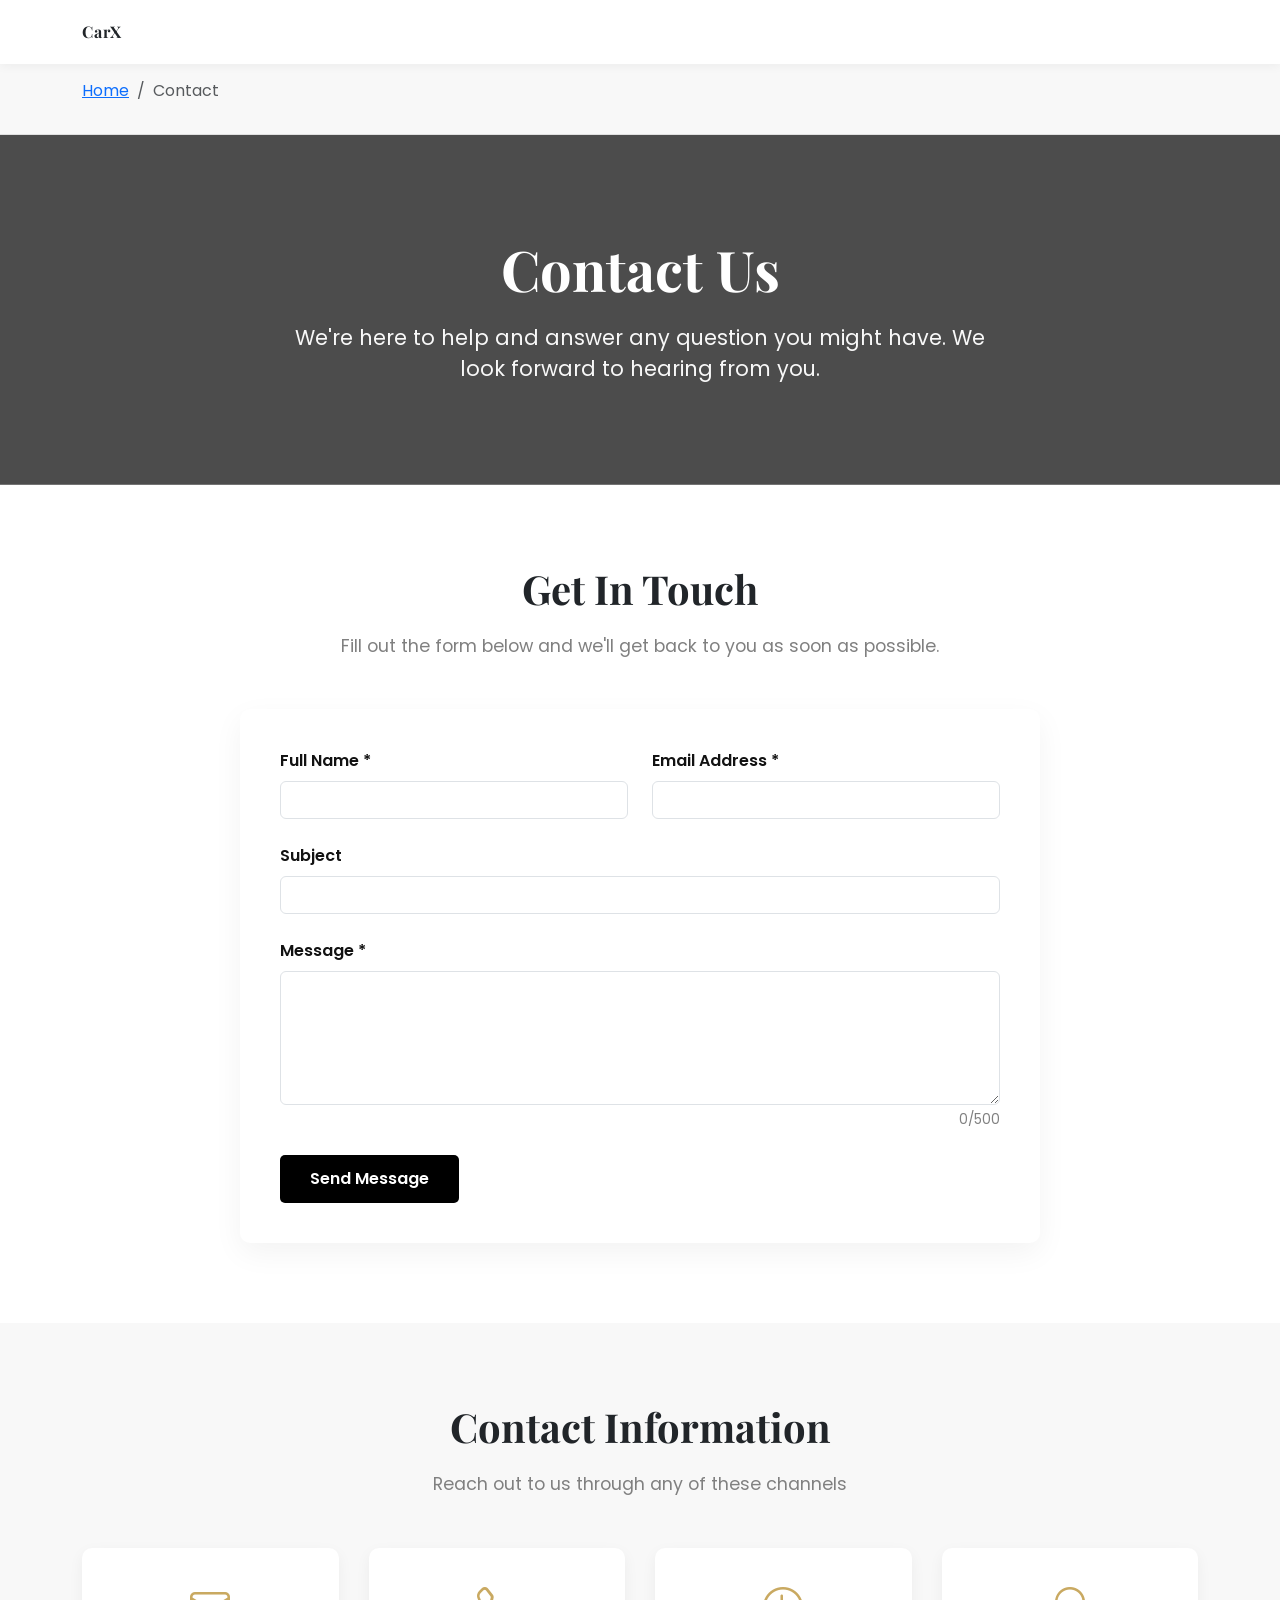
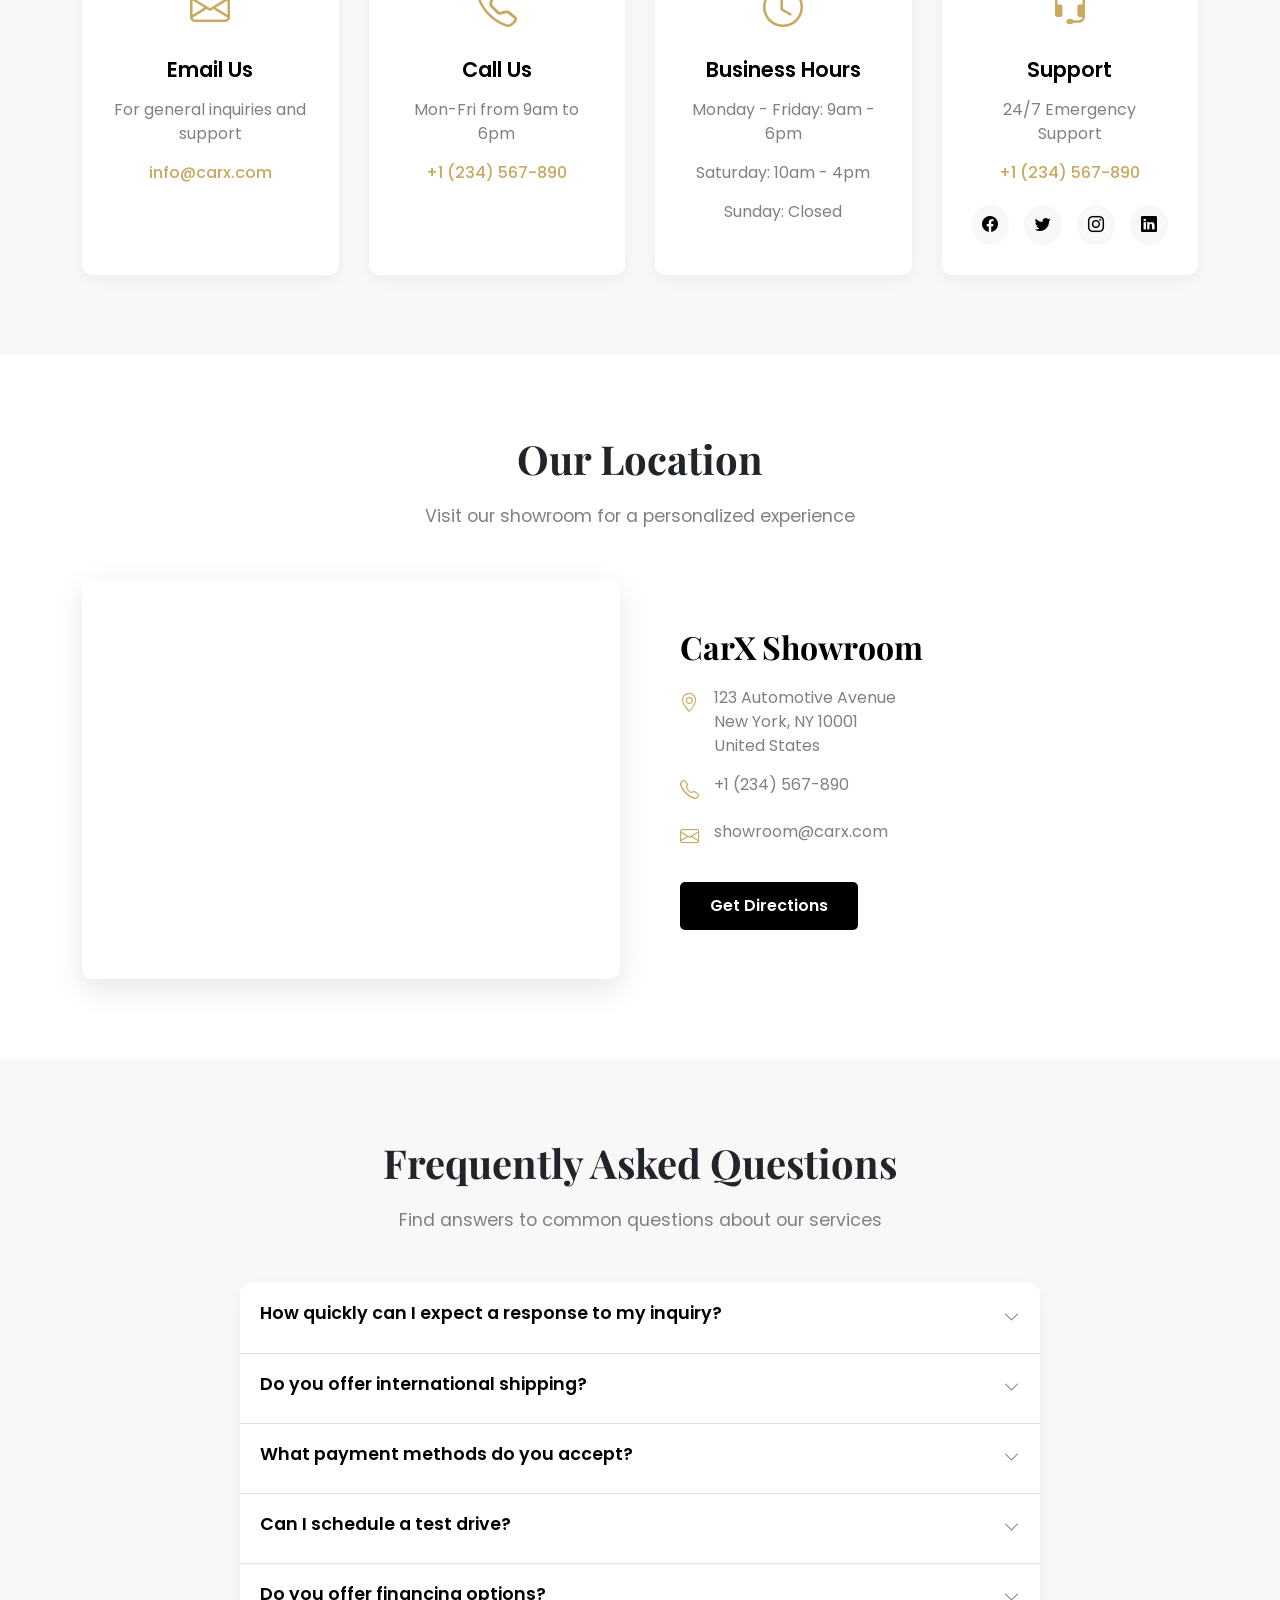
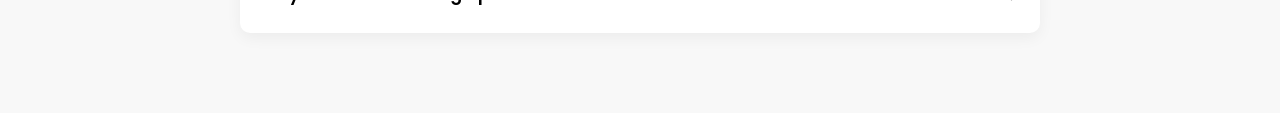
==== contact.html @ 5ecc1556 "Initial commit mini Pro" ====
<!DOCTYPE html>
<html lang="en">
<head>
    <meta charset="UTF-8">
    <meta name="viewport" content="width=device-width, initial-scale=1.0">
    <title>Contact - CarX Premium Automotive</title>

    <link rel="stylesheet" href="styles/contact.css">
    
    <!-- Bootstrap CSS -->
    <link href="https://cdn.jsdelivr.net/npm/bootstrap@5.3.2/dist/css/bootstrap.min.css" rel="stylesheet">
    
    <!-- Bootstrap Icons -->
    <link href="https://cdn.jsdelivr.net/npm/bootstrap-icons/font/bootstrap-icons.css" rel="stylesheet">
    
    <!-- Google Fonts -->
    <link href="https://fonts.googleapis.com/css2?family=Poppins:wght@300;400;500;600;700&family=Playfair+Display:wght@400;500;600;700&display=swap" rel="stylesheet">
    
    <!-- Custom CSS -->
    <style>
          /* if needed */
    </style>
</head>
<body>
    <!-- Header -->
    <header class="contact-header">
        <div class="container">
            <div class="d-flex justify-content-between align-items-center">
                <a href="index.html" class="navbar-brand">CarX</a>
            </div>
        </div>
    </header>

    <!-- Breadcrumb -->
    <div class="breadcrumb-container">
        <div class="container">
            <nav aria-label="breadcrumb">
                <ol class="breadcrumb">
                    <li class="breadcrumb-item"><a href="index.html">Home</a></li>
                    <li class="breadcrumb-item active" aria-current="page">Contact</li>
                </ol>
            </nav>
        </div>
    </div>

    <!-- Hero Section -->
    <section class="hero-section">
        <div class="container">
            <h1 class="hero-title">Contact Us</h1>
            <p class="hero-subtitle">We're here to help and answer any question you might have. We look forward to hearing from you.</p>
        </div>
    </section>

    <!-- Contact Form Section -->
    <section class="contact-form-section">
        <div class="container">
            <h2 class="section-title">Get In Touch</h2>
            <p class="section-subtitle">Fill out the form below and we'll get back to you as soon as possible.</p>
            
            <div class="contact-form-container">
                <div class="success-message" id="successMessage">
                    <i class="bi bi-check-circle"></i> Thank you for your message! We'll get back to you soon.
                </div>
                
                <form id="contactForm">
                    <div class="row">
                        <div class="col-md-6">
                            <div class="form-group">
                                <label for="fullName" class="form-label">Full Name *</label>
                                <input type="text" class="form-control" id="fullName" required>
                                <div class="error-message">Please enter your full name</div>
                            </div>
                        </div>
                        <div class="col-md-6">
                            <div class="form-group">
                                <label for="email" class="form-label">Email Address *</label>
                                <input type="email" class="form-control" id="email" required>
                                <div class="error-message">Please enter a valid email address</div>
                            </div>
                        </div>
                    </div>
                    
                    <div class="form-group">
                        <label for="subject" class="form-label">Subject</label>
                        <input type="text" class="form-control" id="subject">
                    </div>
                    
                    <div class="form-group">
                        <label for="message" class="form-label">Message *</label>
                        <textarea class="form-control" id="message" rows="5" required maxlength="500"></textarea>
                        <div class="char-counter" id="charCounter">0/500</div>
                        <div class="error-message">Please enter your message</div>
                    </div>
                    
                    <button type="submit" class="btn-submit">Send Message</button>
                </form>
            </div>
        </div>
    </section>

    <!-- Contact Information Section -->
    <section class="contact-info-section">
        <div class="container">
            <h2 class="section-title">Contact Information</h2>
            <p class="section-subtitle">Reach out to us through any of these channels</p>
            
            <div class="info-cards">
                <div class="info-card">
                    <div class="info-icon">
                        <i class="bi bi-envelope"></i>
                    </div>
                    <h3 class="info-title">Email Us</h3>
                    <p class="info-text">For general inquiries and support</p>
                    <a href="mailto:info@carx.com" class="info-link">info@carx.com</a>
                </div>
                
                <div class="info-card">
                    <div class="info-icon">
                        <i class="bi bi-telephone"></i>
                    </div>
                    <h3 class="info-title">Call Us</h3>
                    <p class="info-text">Mon-Fri from 9am to 6pm</p>
                    <a href="tel:+1234567890" class="info-link">+1 (234) 567-890</a>
                </div>
                
                <div class="info-card">
                    <div class="info-icon">
                        <i class="bi bi-clock"></i>
                    </div>
                    <h3 class="info-title">Business Hours</h3>
                    <p class="info-text">Monday - Friday: 9am - 6pm</p>
                    <p class="info-text">Saturday: 10am - 4pm</p>
                    <p class="info-text">Sunday: Closed</p>
                </div>
                
                <div class="info-card">
                    <div class="info-icon">
                        <i class="bi bi-headset"></i>
                    </div>
                    <h3 class="info-title">Support</h3>
                    <p class="info-text">24/7 Emergency Support</p>
                    <a href="tel:+1234567890" class="info-link">+1 (234) 567-890</a>
                    
                    <div class="social-links">
                        <a href="#" class="social-link"><i class="bi bi-facebook"></i></a>
                        <a href="#" class="social-link"><i class="bi bi-twitter"></i></a>
                        <a href="#" class="social-link"><i class="bi bi-instagram"></i></a>
                        <a href="#" class="social-link"><i class="bi bi-linkedin"></i></a>
                    </div>
                </div>
            </div>
        </div>
    </section>

    <!-- Location Section -->
    <section class="location-section">
        <div class="container">
            <h2 class="section-title">Our Location</h2>
            <p class="section-subtitle">Visit our showroom for a personalized experience</p>
            
            <div class="location-container">
                <div class="map-container">
                    <iframe src="https://www.google.com/maps/embed?pb=!1m18!1m12!1m3!1d3024.1234567890123!2d-74.0059413!3d40.7127837!2m3!1f0!2f0!3f0!3m2!1i1024!2i768!4f13.1!3m3!1m2!1s0x0%3A0x0!2zNDDCsDQyJzQ2LjAiTiA3NMKwMDAnMjEuNCJX!5e0!3m2!1sen!2sus!4v1234567890123!5m2!1sen!2sus" allowfullscreen="" loading="lazy" referrerpolicy="no-referrer-when-downgrade"></iframe>
                </div>
                
                <div class="location-info">
                    <h3 class="location-title">CarX Showroom</h3>
                    
                    <div class="location-details">
                        <div class="location-detail">
                            <i class="bi bi-geo-alt location-icon"></i>
                            <div class="location-text">
                                123 Automotive Avenue<br>
                                New York, NY 10001<br>
                                United States
                            </div>
                        </div>
                        
                        <div class="location-detail">
                            <i class="bi bi-telephone location-icon"></i>
                            <div class="location-text">
                                +1 (234) 567-890
                            </div>
                        </div>
                        
                        <div class="location-detail">
                            <i class="bi bi-envelope location-icon"></i>
                            <div class="location-text">
                                showroom@carx.com
                            </div>
                        </div>
                    </div>
                    
                    <a href="https://maps.google.com/?q=123+Automotive+Avenue,+New+York,+NY+10001" target="_blank" class="btn-directions">
                        <i class="bi bi-directions"></i> Get Directions
                    </a>
                </div>
            </div>
        </div>
    </section>

    <!-- FAQ Section -->
    <section class="faq-section">
        <div class="container">
            <h2 class="section-title">Frequently Asked Questions</h2>
            <p class="section-subtitle">Find answers to common questions about our services</p>
            
            <div class="faq-container">
                <div class="faq-accordion">
                    <div class="faq-item">
                        <div class="faq-header">
                            <h3 class="faq-question">How quickly can I expect a response to my inquiry?</h3>
                            <i class="bi bi-chevron-down faq-toggle"></i>
                        </div>
                        <div class="faq-content">
                            <div class="faq-body">
                                We typically respond to all inquiries within 24 business hours. For urgent matters, please call our support line at +1 (234) 567-890 for immediate assistance.
                            </div>
                        </div>
                    </div>
                    
                    <div class="faq-item">
                        <div class="faq-header">
                            <h3 class="faq-question">Do you offer international shipping?</h3>
                            <i class="bi bi-chevron-down faq-toggle"></i>
                        </div>
                        <div class="faq-content">
                            <div class="faq-body">
                                Yes, we offer international shipping to most countries. Shipping costs and delivery times vary depending on the destination. Please contact us with your specific location for detailed information.
                            </div>
                        </div>
                    </div>
                    
                    <div class="faq-item">
                        <div class="faq-header">
                            <h3 class="faq-question">What payment methods do you accept?</h3>
                            <i class="bi bi-chevron-down faq-toggle"></i>
                        </div>
                        <div class="faq-content">
                            <div class="faq-body">
                                We accept all major credit cards (Visa, MasterCard, American Express), PayPal, and bank transfers. All transactions are secure and encrypted for your protection.
                            </div>
                        </div>
                    </div>
                    
                    <div class="faq-item">
                        <div class="faq-header">
                            <h3 class="faq-question">Can I schedule a test drive?</h3>
                            <i class="bi bi-chevron-down faq-toggle"></i>
                        </div>
                        <div class="faq-content">
                            <div class="faq-body">
                                Absolutely! You can schedule a test drive by calling us at +1 (234) 567-890 or by filling out the contact form above. Please specify which vehicle you're interested in and your preferred date and time.
                            </div>
                        </div>
                    </div>
                    
                    <div class="faq-item">
                        <div class="faq-header">
                            <h3 class="faq-question">Do you offer financing options?</h3>
                            <i class="bi bi-chevron-down faq-toggle"></i>
                        </div>
                        <div class="faq-content">
                            <div class="faq-body">
                                Yes, we offer a variety of financing options through our trusted partners. Our finance team can help you find a plan that fits your budget. Contact us to discuss your specific needs and eligibility.
                            </div>
                        </div>
                    </div>
                </div>
            </div>
        </div>
    </section>

    <!-- Back to Top Button -->
    <div class="back-to-top" id="backToTop">
        <i class="bi bi-arrow-up"></i>
    </div>

    <!-- Toast Notification -->
    <div class="toast" id="toast">
        <i class="bi bi-check-circle"></i>
        <span id="toastMessage">Message sent successfully</span>
    </div>

    <!-- Bootstrap JS -->
    <script src="https://cdn.jsdelivr.net/npm/bootstrap@5.3.2/dist/js/bootstrap.bundle.min.js"></script>
    
    <!-- Custom JavaScript -->
    <script>
        // DOM elements
        const contactForm = document.getElementById('contactForm');
        const fullNameInput = document.getElementById('fullName');
        const emailInput = document.getElementById('email');
        const subjectInput = document.getElementById('subject');
        const messageInput = document.getElementById('message');
        const charCounter = document.getElementById('charCounter');
        const successMessage = document.getElementById('successMessage');
        const backToTop = document.getElementById('backToTop');
        const toast = document.getElementById('toast');
        const toastMessage = document.getElementById('toastMessage');

        // Initialize the page
        document.addEventListener('DOMContentLoaded', function() {
            setupEventListeners();
        });

        // Setup event listeners
        function setupEventListeners() {
            // Form submission
            contactForm.addEventListener('submit', handleFormSubmit);
            
            // Real-time validation
            fullNameInput.addEventListener('blur', validateFullName);
            emailInput.addEventListener('blur', validateEmail);
            messageInput.addEventListener('blur', validateMessage);
            
            // Character counter for message
            messageInput.addEventListener('input', updateCharCounter);
            
            // FAQ accordion
            document.querySelectorAll('.faq-header').forEach(header => {
                header.addEventListener('click', function() {
                    const faqItem = this.parentElement;
                    faqItem.classList.toggle('active');
                });
            });
            
            // Back to top button
            window.addEventListener('scroll', function() {
                if (window.pageYOffset > 300) {
                    backToTop.classList.add('show');
                } else {
                    backToTop.classList.remove('show');
                }
            });
            
            backToTop.addEventListener('click', function() {
                window.scrollTo({
                    top: 0,
                    behavior: 'smooth'
                });
            });
        }

        // Handle form submission
        function handleFormSubmit(e) {
            e.preventDefault();
            
            // Validate all fields
            const isFullNameValid = validateFullName();
            const isEmailValid = validateEmail();
            const isMessageValid = validateMessage();
            
            if (isFullNameValid && isEmailValid && isMessageValid) {
                // Show success message
                successMessage.style.display = 'block';
                
                // Reset form
                contactForm.reset();
                updateCharCounter();
                
                // Scroll to success message
                successMessage.scrollIntoView({ behavior: 'smooth', block: 'center' });
                
                // Show toast notification
                showToast('Message sent successfully!');
                
                // Hide success message after 5 seconds
                setTimeout(() => {
                    successMessage.style.display = 'none';
                }, 5000);
            }
        }

        // Validate full name
        function validateFullName() {
            const fullName = fullNameInput.value.trim();
            
            if (fullName === '') {
                fullNameInput.classList.add('error');
                return false;
            } else {
                fullNameInput.classList.remove('error');
                return true;
            }
        }

        // Validate email
        function validateEmail() {
            const email = emailInput.value.trim();
            const emailRegex = /^[^\s@]+@[^\s@]+\.[^\s@]+$/;
            
            if (email === '' || !emailRegex.test(email)) {
                emailInput.classList.add('error');
                return false;
            } else {
                emailInput.classList.remove('error');
                return true;
            }
        }

        // Validate message
        function validateMessage() {
            const message = messageInput.value.trim();
            
            if (message === '') {
                messageInput.classList.add('error');
                return false;
            } else {
                messageInput.classList.remove('error');
                return true;
            }
        }

        // Update character counter
        function updateCharCounter() {
            const messageLength = messageInput.value.length;
            const maxLength = messageInput.getAttribute('maxlength');
            
            charCounter.textContent = `${messageLength}/${maxLength}`;
            
            if (messageLength > maxLength * 0.9) {
                charCounter.classList.add('warning');
            } else {
                charCounter.classList.remove('warning');
            }
        }

        // Show toast notification
        function showToast(message) {
            toastMessage.textContent = message;
            toast.classList.add('show');
            
            setTimeout(() => {
                toast.classList.remove('show');
            }, 3000);
        }
    </script>
</body>
</html>
---- styles/contact.css ----
/* Color Variables - Consistent with Shop and Learn pages */
        :root {
            --primary: #000000;
            --secondary: #ffffff;
            --accent: #c9a961;
            --dark: #121212;
            --light: #f8f8f8;
            --gray: #808080;
            --light-gray: #e0e0e0;
            --success: #28a745;
            --danger: #dc3545;
        }

        * {
            box-sizing: border-box;
            margin: 0;
            padding: 0;
            font-family: 'Poppins', sans-serif;
        }

        body {
            overflow-x: hidden;
            position: relative;
            background: var(--light);
            color: var(--primary);
        }

        /* Header - Consistent with other pages */
        .contact-header {
            background: var(--secondary);
            padding: 20px 0;
            box-shadow: 0 2px 10px rgba(0, 0, 0, 0.05);
            position: sticky;
            top: 0;
            z-index: 1000;
        }

        .navbar-brand {
            text-decoration: none;
            font-weight: 700;
            font-size: 1.8rem;
            color: var(--primary);
            font-family: 'Playfair Display', serif;
            letter-spacing: 1px;
            transition: all 0.3s ease;
        }

        .navbar-brand:hover {
            color: var(--accent);
        }

        /* Breadcrumb - Consistent with other pages */
        .breadcrumb-container {
            background: var(--light);
            padding: 15px 0;
            border-bottom: 1px solid var(--light-gray);
        }

        .breadcrumb {
            margin-bottom: 0;
            font-size: 0.9rem;
        }

        .breadcrumb-item + .breadcrumb-item::before {
            content: ">";
            color: var(--gray);
        }

        .breadcrumb-item.active {
            color: var(--accent);
        }

        /* Hero Section */
        .hero-section {
            background: linear-gradient(rgba(0, 0, 0, 0.7), rgba(0, 0, 0, 0.7)), url('https://images.unsplash.com/photo-1514214246283-d427a95c5d2f?ixlib=rb-4.0.3&ixid=M3wxMjA3fDB8MHxwaG90by1wYWdlfHx8fGVufDB8fHx8fA%3D%3D&auto=format&fit=crop&w=2070&q=80');
            background-size: cover;
            background-position: center;
            padding: 100px 0;
            text-align: center;
            color: var(--secondary);
        }

        .hero-title {
            font-size: 3.5rem;
            font-weight: 700;
            margin-bottom: 20px;
            font-family: 'Playfair Display', serif;
        }

        .hero-subtitle {
            font-size: 1.3rem;
            max-width: 700px;
            margin: 0 auto;
            color: var(--light);
        }

        /* Contact Form Section */
        .contact-form-section {
            padding: 80px 0;
            background: var(--secondary);
        }

        .section-title {
            font-size: 2.5rem;
            font-weight: 700;
            margin-bottom: 20px;
            text-align: center;
            font-family: 'Playfair Display', serif;
        }

        .section-subtitle {
            font-size: 1.1rem;
            color: var(--gray);
            text-align: center;
            max-width: 700px;
            margin: 0 auto 50px;
        }

        .contact-form-container {
            max-width: 800px;
            margin: 0 auto;
            background: var(--secondary);
            border-radius: 10px;
            box-shadow: 0 10px 30px rgba(0, 0, 0, 0.05);
            padding: 40px;
        }

        .form-group {
            margin-bottom: 25px;
        }

        .form-label {
            font-weight: 600;
            margin-bottom: 8px;
            color: var(--dark);
        }

        .form-control, .form-select {
            width: 100%;
            padding: 12px 15px;
            border: 1px solid var(--light-gray);
            border-radius: 5px;
            font-size: 1rem;
            background: var(--light);
            transition: all 0.3s ease;
        }

        .form-control:focus, .form-select:focus {
            border-color: var(--accent);
            box-shadow: 0 0 0 0.2rem rgba(201, 169, 97, 0.25);
            outline: none;
        }

        .form-control.error {
            border-color: var(--danger);
        }

        .error-message {
            color: var(--danger);
            font-size: 0.85rem;
            margin-top: 5px;
            display: none;
        }

        .form-control.error + .error-message {
            display: block;
        }

        textarea.form-control {
            min-height: 150px;
            resize: vertical;
        }

        .char-counter {
            text-align: right;
            font-size: 0.85rem;
            color: var(--gray);
            margin-top: 5px;
        }

        .char-counter.warning {
            color: var(--danger);
        }

        .btn-submit {
            padding: 12px 30px;
            background: var(--primary);
            color: var(--secondary);
            border: none;
            border-radius: 5px;
            font-weight: 600;
            font-size: 1rem;
            cursor: pointer;
            transition: all 0.3s ease;
            display: inline-block;
        }

        .btn-submit:hover {
            background: var(--accent);
            color: var(--primary);
        }

        .success-message {
            display: none;
            background: var(--success);
            color: var(--secondary);
            padding: 15px;
            border-radius: 5px;
            margin-bottom: 20px;
            text-align: center;
        }

        /* Contact Information Section */
        .contact-info-section {
            padding: 80px 0;
            background: var(--light);
        }

        .info-cards {
            display: grid;
            grid-template-columns: repeat(auto-fit, minmax(250px, 1fr));
            gap: 30px;
            margin-top: 50px;
        }

        .info-card {
            background: var(--secondary);
            border-radius: 10px;
            padding: 30px;
            text-align: center;
            box-shadow: 0 5px 15px rgba(0, 0, 0, 0.05);
            transition: all 0.3s ease;
        }

        .info-card:hover {
            transform: translateY(-5px);
            box-shadow: 0 10px 25px rgba(0, 0, 0, 0.1);
        }

        .info-icon {
            font-size: 2.5rem;
            color: var(--accent);
            margin-bottom: 20px;
        }

        .info-title {
            font-size: 1.3rem;
            font-weight: 600;
            margin-bottom: 15px;
            color: var(--primary);
        }

        .info-text {
            color: var(--gray);
            margin-bottom: 15px;
        }

        .info-link {
            color: var(--accent);
            text-decoration: none;
            font-weight: 500;
            transition: all 0.3s ease;
        }

        .info-link:hover {
            color: var(--primary);
        }

        .social-links {
            display: flex;
            justify-content: center;
            gap: 15px;
            margin-top: 20px;
        }

        .social-link {
            width: 40px;
            height: 40px;
            border-radius: 50%;
            background: var(--light);
            color: var(--primary);
            display: flex;
            align-items: center;
            justify-content: center;
            transition: all 0.3s ease;
        }

        .social-link:hover {
            background: var(--accent);
            color: var(--primary);
        }

        /* Location Section */
        .location-section {
            padding: 80px 0;
            background: var(--secondary);
        }

        .location-container {
            display: grid;
            grid-template-columns: 1fr 1fr;
            gap: 40px;
            align-items: center;
        }

        .map-container {
            border-radius: 10px;
            overflow: hidden;
            box-shadow: 0 10px 30px rgba(0, 0, 0, 0.1);
            height: 400px;
        }

        .map-container iframe {
            width: 100%;
            height: 100%;
            border: none;
        }

        .location-info {
            padding: 20px;
        }

        .location-title {
            font-size: 2rem;
            font-weight: 700;
            margin-bottom: 20px;
            font-family: 'Playfair Display', serif;
            color: var(--primary);
        }

        .location-details {
            margin-bottom: 30px;
        }

        .location-detail {
            display: flex;
            align-items: flex-start;
            margin-bottom: 15px;
        }

        .location-icon {
            color: var(--accent);
            margin-right: 15px;
            font-size: 1.2rem;
            margin-top: 3px;
        }

        .location-text {
            color: var(--gray);
        }

        .btn-directions {
            padding: 12px 30px;
            background: var(--primary);
            color: var(--secondary);
            border: none;
            border-radius: 5px;
            font-weight: 600;
            font-size: 1rem;
            cursor: pointer;
            transition: all 0.3s ease;
            display: inline-block;
            text-decoration: none;
        }

        .btn-directions:hover {
            background: var(--accent);
            color: var(--primary);
        }

        /* FAQ Section */
        .faq-section {
            padding: 80px 0;
            background: var(--light);
        }

        .faq-container {
            max-width: 800px;
            margin: 0 auto;
        }

        .faq-accordion {
            background: var(--secondary);
            border-radius: 10px;
            overflow: hidden;
            box-shadow: 0 5px 15px rgba(0, 0, 0, 0.05);
        }

        .faq-item {
            border-bottom: 1px solid var(--light-gray);
        }

        .faq-item:last-child {
            border-bottom: none;
        }

        .faq-header {
            padding: 20px;
            cursor: pointer;
            display: flex;
            justify-content: space-between;
            align-items: center;
            transition: all 0.3s ease;
        }

        .faq-header:hover {
            background: var(--light);
        }

        .faq-question {
            font-size: 1.1rem;
            font-weight: 600;
            color: var(--primary);
        }

        .faq-toggle {
            color: var(--gray);
            transition: transform 0.3s ease;
        }

        .faq-item.active .faq-toggle {
            transform: rotate(180deg);
        }

        .faq-content {
            max-height: 0;
            overflow: hidden;
            transition: max-height 0.3s ease;
        }

        .faq-item.active .faq-content {
            max-height: 500px;
        }

        .faq-body {
            padding: 0 20px 20px;
            color: var(--gray);
            line-height: 1.6;
        }

        /* Back to Top Button - Consistent with other pages */
        .back-to-top {
            position: fixed;
            bottom: 30px;
            right: 30px;
            width: 50px;
            height: 50px;
            border-radius: 50%;
            background: var(--primary);
            color: var(--secondary);
            border: 1px solid var(--light-gray);
            display: flex;
            align-items: center;
            justify-content: center;
            cursor: pointer;
            transition: all 0.5s;
            opacity: 0;
            visibility: hidden;
            z-index: 1000;
        }

        .back-to-top.show {
            opacity: 1;
            visibility: visible;
        }

        .back-to-top:hover {
            background: var(--accent);
            color: var(--primary);
            transform: translateY(-5px);
        }

        /* Toast Notification - Consistent with other pages */
        .toast {
            position: fixed;
            bottom: 20px;
            right: 20px;
            background: var(--primary);
            color: var(--secondary);
            padding: 15px 20px;
            border-radius: 4px;
            box-shadow: 0 5px 15px rgba(0, 0, 0, 0.2);
            z-index: 4000;
            display: flex;
            align-items: center;
            gap: 10px;
            transform: translateY(100px);
            opacity: 0;
            transition: all 0.3s ease;
        }

        .toast.show {
            transform: translateY(0);
            opacity: 1;
        }

        .toast i {
            font-size: 1.2rem;
            color: var(--accent);
        }

        /* Responsive adjustments */
        @media (max-width: 992px) {
            .location-container {
                grid-template-columns: 1fr;
            }
            
            .map-container {
                height: 300px;
            }
        }

        @media (max-width: 768px) {
            .hero-title {
                font-size: 2.5rem;
            }
            
            .hero-subtitle {
                font-size: 1.1rem;
            }
            
            .section-title {
                font-size: 2rem;
            }
            
            .contact-form-container {
                padding: 30px 20px;
            }
        }
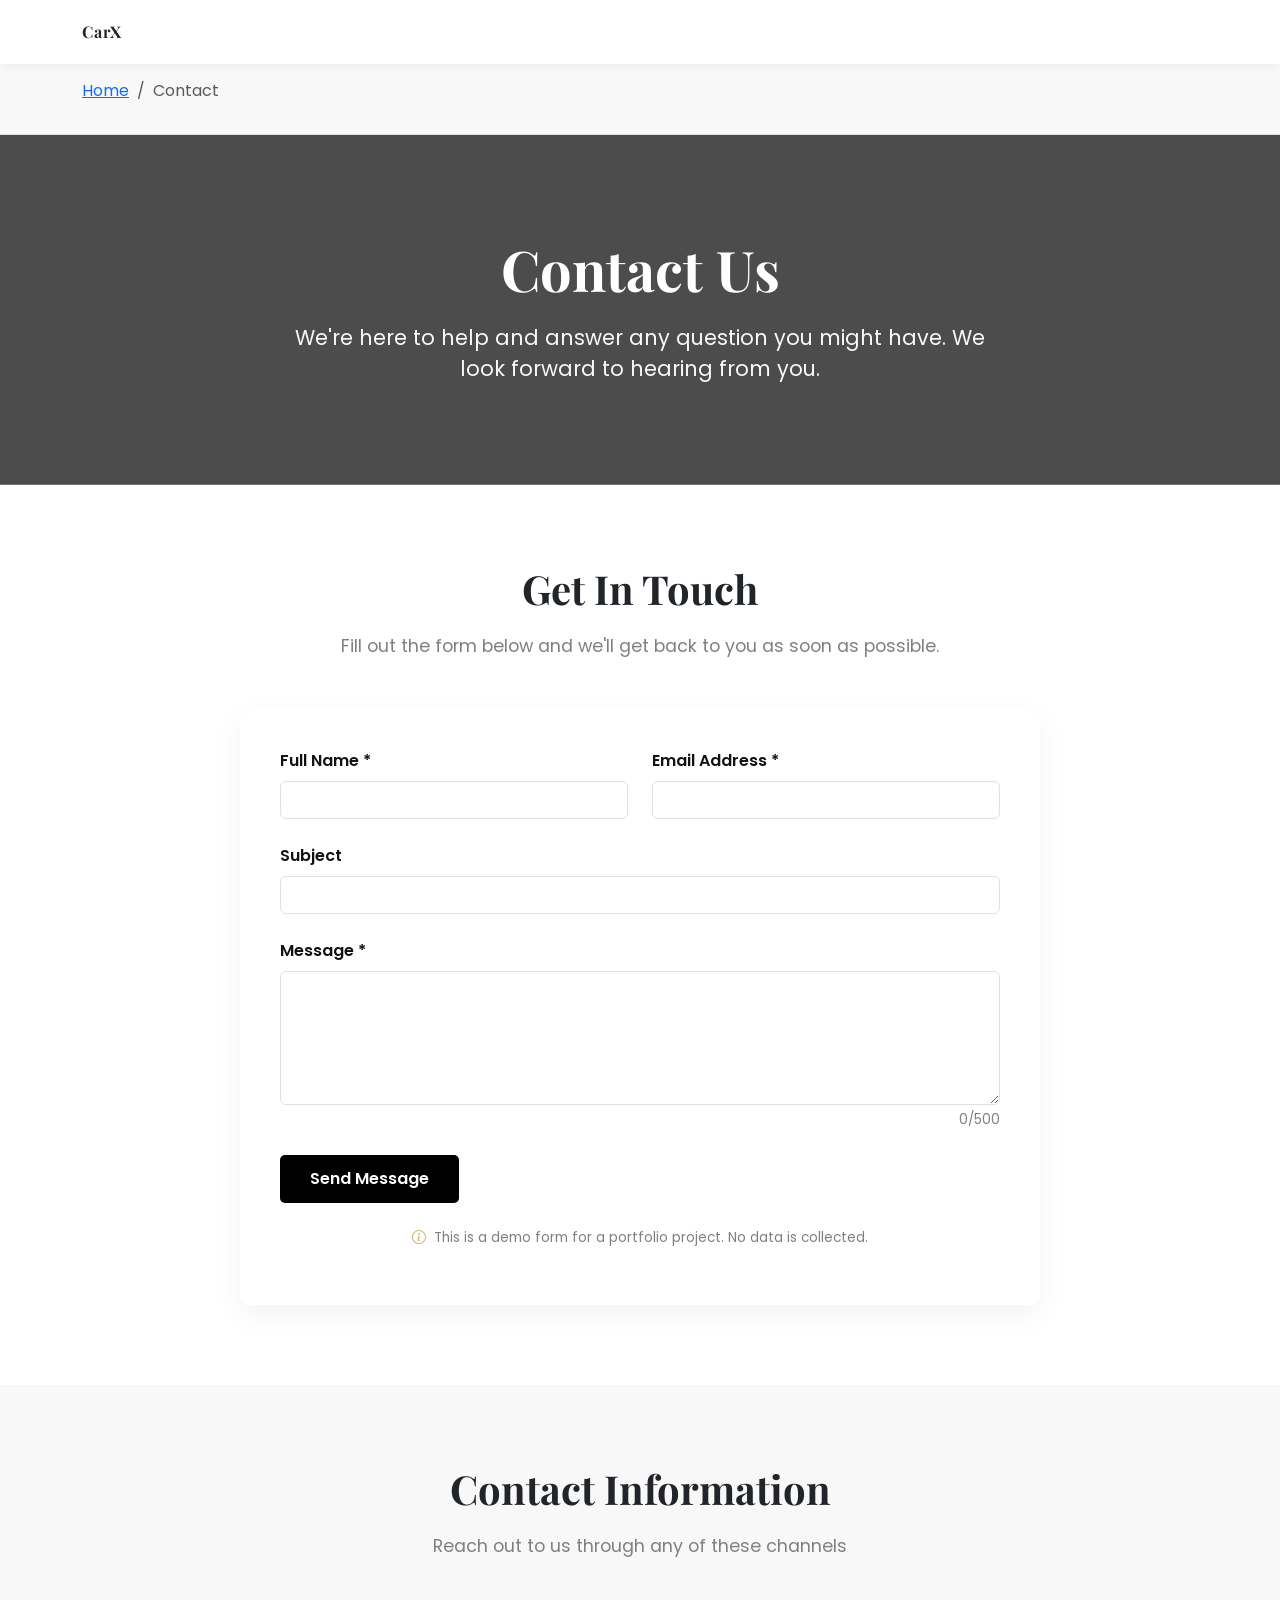
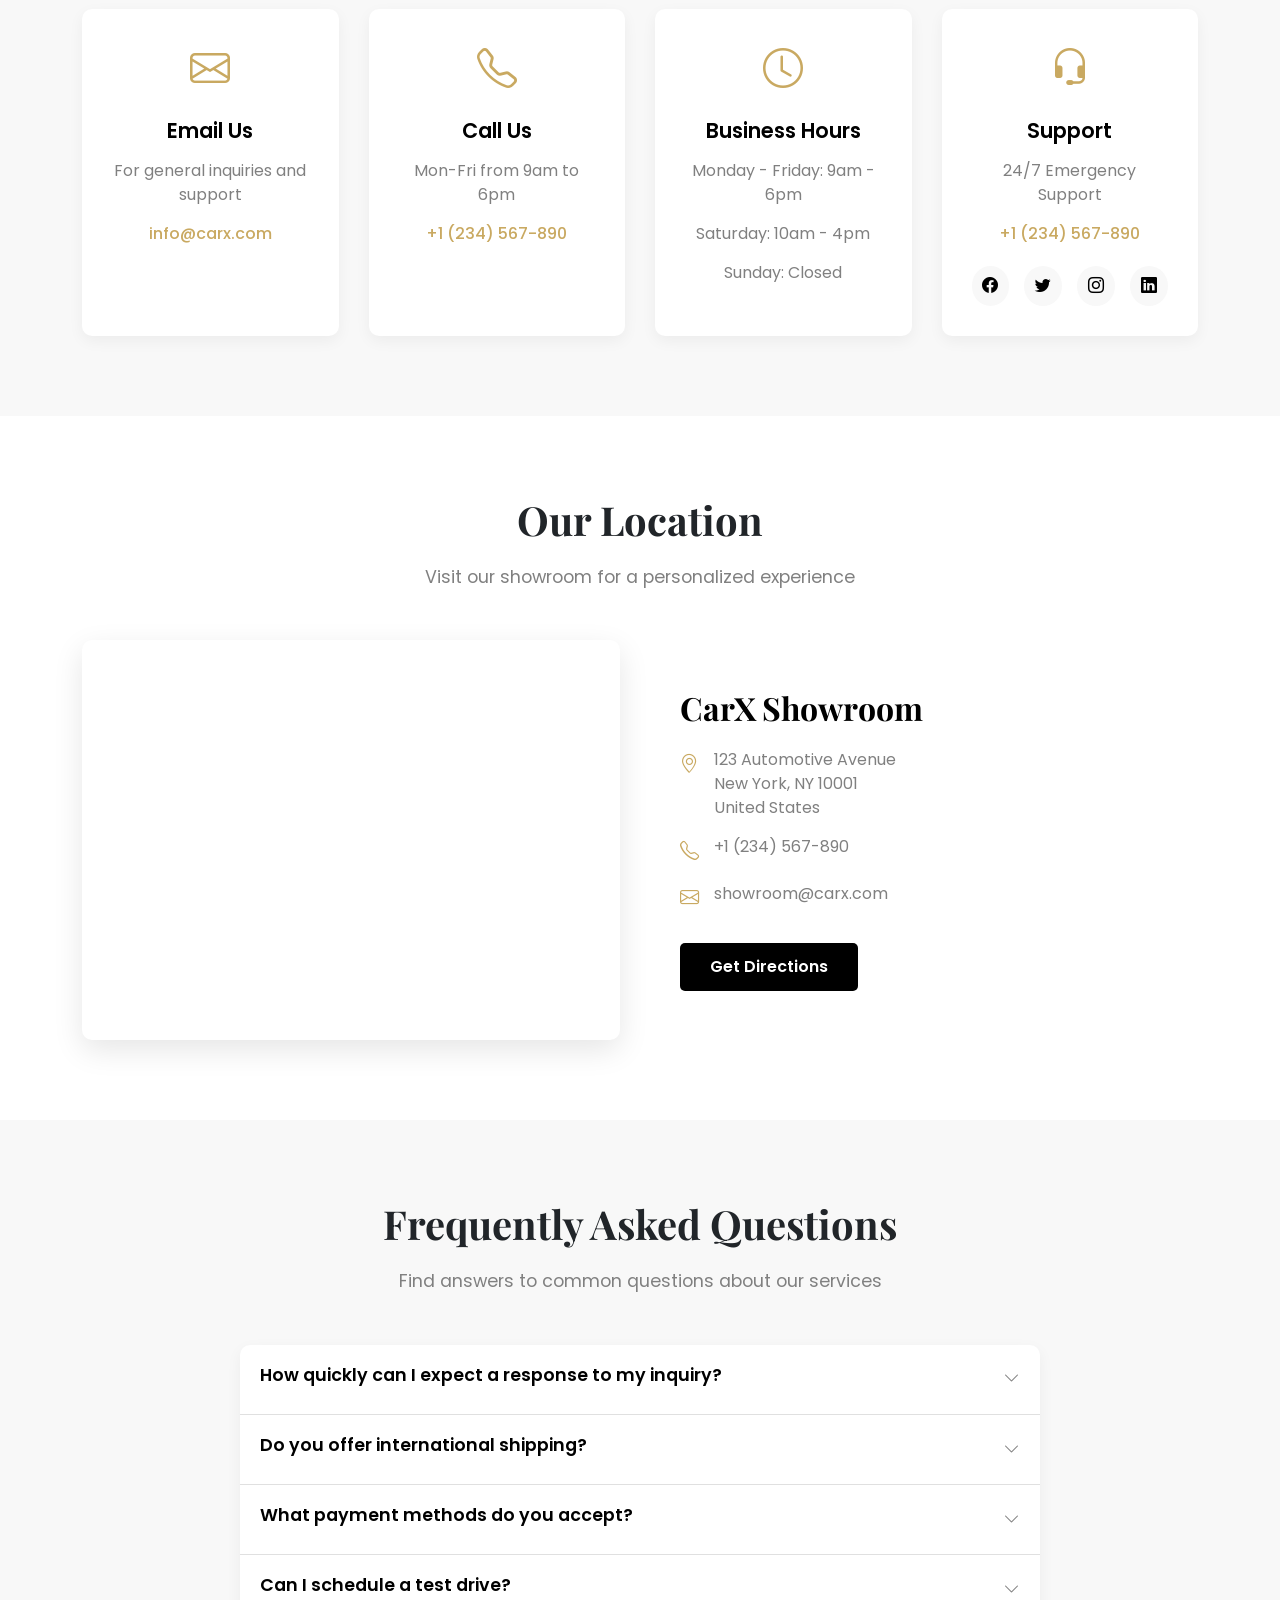
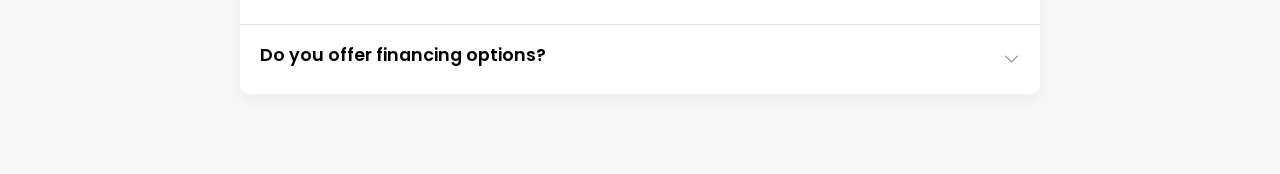
==== commit 5a237814: "Fix: Add demo banner to resolve security warning" ====
--- a/contact.html
+++ b/contact.html
@@ -3,7 +3,9 @@
 <head>
     <meta charset="UTF-8">
     <meta name="viewport" content="width=device-width, initial-scale=1.0">
-    <title>Contact - CarX Premium Automotive</title>
+    
+    <!-- CHANGE: Updated title for clarity in a portfolio -->
+    <title>CarX | Contact Us (Demo Project)</title>
 
     <link rel="stylesheet" href="styles/contact.css">
     
@@ -94,6 +96,11 @@
                     
                     <button type="submit" class="btn-submit">Send Message</button>
                 </form>
+
+                <!-- CHANGE: Add a subtle, professional disclaimer -->
+                <p class="form-disclaimer">
+                    <i class="bi bi-info-circle"></i> This is a demo form for a portfolio project. No data is collected.
+                </p>
             </div>
         </div>
     </section>
--- a/styles/contact.css
+++ b/styles/contact.css
@@ -1,529 +1,470 @@
-        /* Color Variables - Consistent with Shop and Learn pages */
-        :root {
-            --primary: #000000;
-            --secondary: #ffffff;
-            --accent: #c9a961;
-            --dark: #121212;
-            --light: #f8f8f8;
-            --gray: #808080;
-            --light-gray: #e0e0e0;
-            --success: #28a745;
-            --danger: #dc3545;
-        }
-
-        * {
-            box-sizing: border-box;
-            margin: 0;
-            padding: 0;
-            font-family: 'Poppins', sans-serif;
-        }
-
-        body {
-            overflow-x: hidden;
-            position: relative;
-            background: var(--light);
-            color: var(--primary);
-        }
-
-        /* Header - Consistent with other pages */
-        .contact-header {
-            background: var(--secondary);
-            padding: 20px 0;
-            box-shadow: 0 2px 10px rgba(0, 0, 0, 0.05);
-            position: sticky;
-            top: 0;
-            z-index: 1000;
-        }
-
-        .navbar-brand {
-            text-decoration: none;
-            font-weight: 700;
-            font-size: 1.8rem;
-            color: var(--primary);
-            font-family: 'Playfair Display', serif;
-            letter-spacing: 1px;
-            transition: all 0.3s ease;
-        }
-
-        .navbar-brand:hover {
-            color: var(--accent);
-        }
-
-        /* Breadcrumb - Consistent with other pages */
-        .breadcrumb-container {
-            background: var(--light);
-            padding: 15px 0;
-            border-bottom: 1px solid var(--light-gray);
-        }
-
-        .breadcrumb {
-            margin-bottom: 0;
-            font-size: 0.9rem;
-        }
-
-        .breadcrumb-item + .breadcrumb-item::before {
-            content: ">";
-            color: var(--gray);
-        }
-
-        .breadcrumb-item.active {
-            color: var(--accent);
-        }
-
-        /* Hero Section */
-        .hero-section {
-            background: linear-gradient(rgba(0, 0, 0, 0.7), rgba(0, 0, 0, 0.7)), url('https://images.unsplash.com/photo-1514214246283-d427a95c5d2f?ixlib=rb-4.0.3&ixid=M3wxMjA3fDB8MHxwaG90by1wYWdlfHx8fGVufDB8fHx8fA%3D%3D&auto=format&fit=crop&w=2070&q=80');
-            background-size: cover;
-            background-position: center;
-            padding: 100px 0;
-            text-align: center;
-            color: var(--secondary);
-        }
-
+    /* Color Variables - Consistent with Shop and Learn pages */
+    :root {
+        --primary: #000000;
+        --secondary: #ffffff;
+        --accent: #c9a961;
+        --dark: #121212;
+        --light: #f8f8f8;
+        --gray: #808080;
+        --light-gray: #e0e0e0;
+        --success: #28a745;
+        --danger: #dc3545;
+    }
+    * {
+        box-sizing: border-box;
+        margin: 0;
+        padding: 0;
+        font-family: 'Poppins', sans-serif;
+    }
+    body {
+        overflow-x: hidden;
+        position: relative;
+        background: var(--light);
+        color: var(--primary);
+    }
+    /* Header - Consistent with other pages */
+    .contact-header {
+        background: var(--secondary);
+        padding: 20px 0;
+        box-shadow: 0 2px 10px rgba(0, 0, 0, 0.05);
+        position: sticky;
+        top: 0;
+        z-index: 1000;
+    }
+    .navbar-brand {
+        text-decoration: none;
+        font-weight: 700;
+        font-size: 1.8rem;
+        color: var(--primary);
+        font-family: 'Playfair Display', serif;
+        letter-spacing: 1px;
+        transition: all 0.3s ease;
+    }
+    .navbar-brand:hover {
+        color: var(--accent);
+    }
+    /* Breadcrumb - Consistent with other pages */
+    .breadcrumb-container {
+        background: var(--light);
+        padding: 15px 0;
+        border-bottom: 1px solid var(--light-gray);
+    }
+    .breadcrumb {
+        margin-bottom: 0;
+        font-size: 0.9rem;
+    }
+    .breadcrumb-item + .breadcrumb-item::before {
+        content: ">";
+        color: var(--gray);
+    }
+    .breadcrumb-item.active {
+        color: var(--accent);
+    }
+    /* Hero Section */
+    .hero-section {
+        background: linear-gradient(rgba(0, 0, 0, 0.7), rgba(0, 0, 0, 0.7)), url('https://images.unsplash.com/photo-1514214246283-d427a95c5d2f?ixlib=rb-4.0.3&ixid=M3wxMjA3fDB8MHxwaG90by1wYWdlfHx8fGVufDB8fHx8fA%3D%3D&auto=format&fit=crop&w=2070&q=80');
+        background-size: cover;
+        background-position: center;
+        padding: 100px 0;
+        text-align: center;
+        color: var(--secondary);
+    }
+    .hero-title {
+        font-size: 3.5rem;
+        font-weight: 700;
+        margin-bottom: 20px;
+        font-family: 'Playfair Display', serif;
+    }
+    .hero-subtitle {
+        font-size: 1.3rem;
+        max-width: 700px;
+        margin: 0 auto;
+        color: var(--light);
+    }
+    /* Contact Form Section */
+    .contact-form-section {
+        padding: 80px 0;
+        background: var(--secondary);
+    }
+    .section-title {
+        font-size: 2.5rem;
+        font-weight: 700;
+        margin-bottom: 20px;
+        text-align: center;
+        font-family: 'Playfair Display', serif;
+    }
+    .section-subtitle {
+        font-size: 1.1rem;
+        color: var(--gray);
+        text-align: center;
+        max-width: 700px;
+        margin: 0 auto 50px;
+    }
+    .contact-form-container {
+        max-width: 800px;
+        margin: 0 auto;
+        background: var(--secondary);
+        border-radius: 10px;
+        box-shadow: 0 10px 30px rgba(0, 0, 0, 0.05);
+        padding: 40px;
+    }
+    .form-group {
+        margin-bottom: 25px;
+    }
+    .form-label {
+        font-weight: 600;
+        margin-bottom: 8px;
+        color: var(--dark);
+    }
+    .form-control, .form-select {
+        width: 100%;
+        padding: 12px 15px;
+        border: 1px solid var(--light-gray);
+        border-radius: 5px;
+        font-size: 1rem;
+        background: var(--light);
+        transition: all 0.3s ease;
+    }
+    .form-control:focus, .form-select:focus {
+        border-color: var(--accent);
+        box-shadow: 0 0 0 0.2rem rgba(201, 169, 97, 0.25);
+        outline: none;
+    }
+    .form-control.error {
+        border-color: var(--danger);
+    }
+    .error-message {
+        color: var(--danger);
+        font-size: 0.85rem;
+        margin-top: 5px;
+        display: none;
+    }
+    .form-control.error + .error-message {
+        display: block;
+    }
+    textarea.form-control {
+        min-height: 150px;
+        resize: vertical;
+    }
+    .char-counter {
+        text-align: right;
+        font-size: 0.85rem;
+        color: var(--gray);
+        margin-top: 5px;
+    }
+    .char-counter.warning {
+        color: var(--danger);
+    }
+    .btn-submit {
+        padding: 12px 30px;
+        background: var(--primary);
+        color: var(--secondary);
+        border: none;
+        border-radius: 5px;
+        font-weight: 600;
+        font-size: 1rem;
+        cursor: pointer;
+        transition: all 0.3s ease;
+        display: inline-block;
+    }
+    .btn-submit:hover {
+        background: var(--accent);
+        color: var(--primary);
+    }
+    .success-message {
+        display: none;
+        background: var(--success);
+        color: var(--secondary);
+        padding: 15px;
+        border-radius: 5px;
+        margin-bottom: 20px;
+        text-align: center;
+    }
+    /* Contact Information Section */
+    .contact-info-section {
+        padding: 80px 0;
+        background: var(--light);
+    }
+    .info-cards {
+        display: grid;
+        grid-template-columns: repeat(auto-fit, minmax(250px, 1fr));
+        gap: 30px;
+        margin-top: 50px;
+    }
+    .info-card {
+        background: var(--secondary);
+        border-radius: 10px;
+        padding: 30px;
+        text-align: center;
+        box-shadow: 0 5px 15px rgba(0, 0, 0, 0.05);
+        transition: all 0.3s ease;
+    }
+    .info-card:hover {
+        transform: translateY(-5px);
+        box-shadow: 0 10px 25px rgba(0, 0, 0, 0.1);
+    }
+    .info-icon {
+        font-size: 2.5rem;
+        color: var(--accent);
+        margin-bottom: 20px;
+    }
+    .info-title {
+        font-size: 1.3rem;
+        font-weight: 600;
+        margin-bottom: 15px;
+        color: var(--primary);
+    }
+    .info-text {
+        color: var(--gray);
+        margin-bottom: 15px;
+    }
+    .info-link {
+        color: var(--accent);
+        text-decoration: none;
+        font-weight: 500;
+        transition: all 0.3s ease;
+    }
+    .info-link:hover {
+        color: var(--primary);
+    }
+    .social-links {
+        display: flex;
+        justify-content: center;
+        gap: 15px;
+        margin-top: 20px;
+    }
+    .social-link {
+        width: 40px;
+        height: 40px;
+        border-radius: 50%;
+        background: var(--light);
+        color: var(--primary);
+        display: flex;
+        align-items: center;
+        justify-content: center;
+        transition: all 0.3s ease;
+    }
+    .social-link:hover {
+        background: var(--accent);
+        color: var(--primary);
+    }
+    /* Location Section */
+    .location-section {
+        padding: 80px 0;
+        background: var(--secondary);
+    }
+    .location-container {
+        display: grid;
+        grid-template-columns: 1fr 1fr;
+        gap: 40px;
+        align-items: center;
+    }
+    .map-container {
+        border-radius: 10px;
+        overflow: hidden;
+        box-shadow: 0 10px 30px rgba(0, 0, 0, 0.1);
+        height: 400px;
+    }
+    .map-container iframe {
+        width: 100%;
+        height: 100%;
+        border: none;
+    }
+    .location-info {
+        padding: 20px;
+    }
+    .location-title {
+        font-size: 2rem;
+        font-weight: 700;
+        margin-bottom: 20px;
+        font-family: 'Playfair Display', serif;
+        color: var(--primary);
+    }
+    .location-details {
+        margin-bottom: 30px;
+    }
+    .location-detail {
+        display: flex;
+        align-items: flex-start;
+        margin-bottom: 15px;
+    }
+    .location-icon {
+        color: var(--accent);
+        margin-right: 15px;
+        font-size: 1.2rem;
+        margin-top: 3px;
+    }
+    .location-text {
+        color: var(--gray);
+    }
+    .btn-directions {
+        padding: 12px 30px;
+        background: var(--primary);
+        color: var(--secondary);
+        border: none;
+        border-radius: 5px;
+        font-weight: 600;
+        font-size: 1rem;
+        cursor: pointer;
+        transition: all 0.3s ease;
+        display: inline-block;
+        text-decoration: none;
+    }
+    .btn-directions:hover {
+        background: var(--accent);
+        color: var(--primary);
+    }
+    /* FAQ Section */
+    .faq-section {
+        padding: 80px 0;
+        background: var(--light);
+    }
+    .faq-container {
+        max-width: 800px;
+        margin: 0 auto;
+    }
+    .faq-accordion {
+        background: var(--secondary);
+        border-radius: 10px;
+        overflow: hidden;
+        box-shadow: 0 5px 15px rgba(0, 0, 0, 0.05);
+    }
+    .faq-item {
+        border-bottom: 1px solid var(--light-gray);
+    }
+    .faq-item:last-child {
+        border-bottom: none;
+    }
+    .faq-header {
+        padding: 20px;
+        cursor: pointer;
+        display: flex;
+        justify-content: space-between;
+        align-items: center;
+        transition: all 0.3s ease;
+    }
+    .faq-header:hover {
+        background: var(--light);
+    }
+    .faq-question {
+        font-size: 1.1rem;
+        font-weight: 600;
+        color: var(--primary);
+    }
+    .faq-toggle {
+        color: var(--gray);
+        transition: transform 0.3s ease;
+    }
+    .faq-item.active .faq-toggle {
+        transform: rotate(180deg);
+    }
+    .faq-content {
+        max-height: 0;
+        overflow: hidden;
+        transition: max-height 0.3s ease;
+    }
+    .faq-item.active .faq-content {
+        max-height: 500px;
+    }
+    .faq-body {
+        padding: 0 20px 20px;
+        color: var(--gray);
+        line-height: 1.6;
+    }
+    /* Back to Top Button - Consistent with other pages */
+    .back-to-top {
+        position: fixed;
+        bottom: 30px;
+        right: 30px;
+        width: 50px;
+        height: 50px;
+        border-radius: 50%;
+        background: var(--primary);
+        color: var(--secondary);
+        border: 1px solid var(--light-gray);
+        display: flex;
+        align-items: center;
+        justify-content: center;
+        cursor: pointer;
+        transition: all 0.5s;
+        opacity: 0;
+        visibility: hidden;
+        z-index: 1000;
+    }
+    .back-to-top.show {
+        opacity: 1;
+        visibility: visible;
+    }
+    .back-to-top:hover {
+        background: var(--accent);
+        color: var(--primary);
+        transform: translateY(-5px);
+    }
+    /* Toast Notification - Consistent with other pages */
+    .toast {
+        position: fixed;
+        bottom: 20px;
+        right: 20px;
+        background: var(--primary);
+        color: var(--secondary);
+        padding: 15px 20px;
+        border-radius: 4px;
+        box-shadow: 0 5px 15px rgba(0, 0, 0, 0.2);
+        z-index: 4000;
+        display: flex;
+        align-items: center;
+        gap: 10px;
+        transform: translateY(100px);
+        opacity: 0;
+        transition: all 0.3s ease;
+    }
+    .toast.show {
+        transform: translateY(0);
+        opacity: 1;
+    }
+    .toast i {
+        font-size: 1.2rem;
+        color: var(--accent);
+    }
+    /* Responsive adjustments */
+    @media (max-width: 992px) {
+        .location-container {
+            grid-template-columns: 1fr;
+        }
+        
+        .map-container {
+            height: 300px;
+        }
+    }
+    @media (max-width: 768px) {
         .hero-title {
-            font-size: 3.5rem;
-            font-weight: 700;
-            margin-bottom: 20px;
-            font-family: 'Playfair Display', serif;
-        }
-
+            font-size: 2.5rem;
+        }
+        
         .hero-subtitle {
-            font-size: 1.3rem;
-            max-width: 700px;
-            margin: 0 auto;
-            color: var(--light);
-        }
-
-        /* Contact Form Section */
-        .contact-form-section {
-            padding: 80px 0;
-            background: var(--secondary);
-        }
-
+            font-size: 1.1rem;
+        }
+        
         .section-title {
-            font-size: 2.5rem;
-            font-weight: 700;
-            margin-bottom: 20px;
-            text-align: center;
-            font-family: 'Playfair Display', serif;
-        }
-
-        .section-subtitle {
-            font-size: 1.1rem;
-            color: var(--gray);
-            text-align: center;
-            max-width: 700px;
-            margin: 0 auto 50px;
-        }
-
+            font-size: 2rem;
+        }
+        
         .contact-form-container {
-            max-width: 800px;
-            margin: 0 auto;
-            background: var(--secondary);
-            border-radius: 10px;
-            box-shadow: 0 10px 30px rgba(0, 0, 0, 0.05);
-            padding: 40px;
-        }
-
-        .form-group {
-            margin-bottom: 25px;
-        }
-
-        .form-label {
-            font-weight: 600;
-            margin-bottom: 8px;
-            color: var(--dark);
-        }
-
-        .form-control, .form-select {
-            width: 100%;
-            padding: 12px 15px;
-            border: 1px solid var(--light-gray);
-            border-radius: 5px;
-            font-size: 1rem;
-            background: var(--light);
-            transition: all 0.3s ease;
-        }
-
-        .form-control:focus, .form-select:focus {
-            border-color: var(--accent);
-            box-shadow: 0 0 0 0.2rem rgba(201, 169, 97, 0.25);
-            outline: none;
-        }
-
-        .form-control.error {
-            border-color: var(--danger);
-        }
-
-        .error-message {
-            color: var(--danger);
-            font-size: 0.85rem;
-            margin-top: 5px;
-            display: none;
-        }
-
-        .form-control.error + .error-message {
-            display: block;
-        }
-
-        textarea.form-control {
-            min-height: 150px;
-            resize: vertical;
-        }
-
-        .char-counter {
-            text-align: right;
-            font-size: 0.85rem;
-            color: var(--gray);
-            margin-top: 5px;
-        }
-
-        .char-counter.warning {
-            color: var(--danger);
-        }
-
-        .btn-submit {
-            padding: 12px 30px;
-            background: var(--primary);
-            color: var(--secondary);
-            border: none;
-            border-radius: 5px;
-            font-weight: 600;
-            font-size: 1rem;
-            cursor: pointer;
-            transition: all 0.3s ease;
-            display: inline-block;
-        }
-
-        .btn-submit:hover {
-            background: var(--accent);
-            color: var(--primary);
-        }
-
-        .success-message {
-            display: none;
-            background: var(--success);
-            color: var(--secondary);
-            padding: 15px;
-            border-radius: 5px;
-            margin-bottom: 20px;
-            text-align: center;
-        }
-
-        /* Contact Information Section */
-        .contact-info-section {
-            padding: 80px 0;
-            background: var(--light);
-        }
-
-        .info-cards {
-            display: grid;
-            grid-template-columns: repeat(auto-fit, minmax(250px, 1fr));
-            gap: 30px;
-            margin-top: 50px;
-        }
-
-        .info-card {
-            background: var(--secondary);
-            border-radius: 10px;
-            padding: 30px;
-            text-align: center;
-            box-shadow: 0 5px 15px rgba(0, 0, 0, 0.05);
-            transition: all 0.3s ease;
-        }
-
-        .info-card:hover {
-            transform: translateY(-5px);
-            box-shadow: 0 10px 25px rgba(0, 0, 0, 0.1);
-        }
-
-        .info-icon {
-            font-size: 2.5rem;
-            color: var(--accent);
-            margin-bottom: 20px;
-        }
-
-        .info-title {
-            font-size: 1.3rem;
-            font-weight: 600;
-            margin-bottom: 15px;
-            color: var(--primary);
-        }
-
-        .info-text {
-            color: var(--gray);
-            margin-bottom: 15px;
-        }
-
-        .info-link {
-            color: var(--accent);
-            text-decoration: none;
-            font-weight: 500;
-            transition: all 0.3s ease;
-        }
-
-        .info-link:hover {
-            color: var(--primary);
-        }
-
-        .social-links {
-            display: flex;
-            justify-content: center;
-            gap: 15px;
-            margin-top: 20px;
-        }
-
-        .social-link {
-            width: 40px;
-            height: 40px;
-            border-radius: 50%;
-            background: var(--light);
-            color: var(--primary);
-            display: flex;
-            align-items: center;
-            justify-content: center;
-            transition: all 0.3s ease;
-        }
-
-        .social-link:hover {
-            background: var(--accent);
-            color: var(--primary);
-        }
-
-        /* Location Section */
-        .location-section {
-            padding: 80px 0;
-            background: var(--secondary);
-        }
-
-        .location-container {
-            display: grid;
-            grid-template-columns: 1fr 1fr;
-            gap: 40px;
-            align-items: center;
-        }
-
-        .map-container {
-            border-radius: 10px;
-            overflow: hidden;
-            box-shadow: 0 10px 30px rgba(0, 0, 0, 0.1);
-            height: 400px;
-        }
-
-        .map-container iframe {
-            width: 100%;
-            height: 100%;
-            border: none;
-        }
-
-        .location-info {
-            padding: 20px;
-        }
-
-        .location-title {
-            font-size: 2rem;
-            font-weight: 700;
-            margin-bottom: 20px;
-            font-family: 'Playfair Display', serif;
-            color: var(--primary);
-        }
-
-        .location-details {
-            margin-bottom: 30px;
-        }
-
-        .location-detail {
-            display: flex;
-            align-items: flex-start;
-            margin-bottom: 15px;
-        }
-
-        .location-icon {
-            color: var(--accent);
-            margin-right: 15px;
-            font-size: 1.2rem;
-            margin-top: 3px;
-        }
-
-        .location-text {
-            color: var(--gray);
-        }
-
-        .btn-directions {
-            padding: 12px 30px;
-            background: var(--primary);
-            color: var(--secondary);
-            border: none;
-            border-radius: 5px;
-            font-weight: 600;
-            font-size: 1rem;
-            cursor: pointer;
-            transition: all 0.3s ease;
-            display: inline-block;
-            text-decoration: none;
-        }
-
-        .btn-directions:hover {
-            background: var(--accent);
-            color: var(--primary);
-        }
-
-        /* FAQ Section */
-        .faq-section {
-            padding: 80px 0;
-            background: var(--light);
-        }
-
-        .faq-container {
-            max-width: 800px;
-            margin: 0 auto;
-        }
-
-        .faq-accordion {
-            background: var(--secondary);
-            border-radius: 10px;
-            overflow: hidden;
-            box-shadow: 0 5px 15px rgba(0, 0, 0, 0.05);
-        }
-
-        .faq-item {
-            border-bottom: 1px solid var(--light-gray);
-        }
-
-        .faq-item:last-child {
-            border-bottom: none;
-        }
-
-        .faq-header {
-            padding: 20px;
-            cursor: pointer;
-            display: flex;
-            justify-content: space-between;
-            align-items: center;
-            transition: all 0.3s ease;
-        }
-
-        .faq-header:hover {
-            background: var(--light);
-        }
-
-        .faq-question {
-            font-size: 1.1rem;
-            font-weight: 600;
-            color: var(--primary);
-        }
-
-        .faq-toggle {
-            color: var(--gray);
-            transition: transform 0.3s ease;
-        }
-
-        .faq-item.active .faq-toggle {
-            transform: rotate(180deg);
-        }
-
-        .faq-content {
-            max-height: 0;
-            overflow: hidden;
-            transition: max-height 0.3s ease;
-        }
-
-        .faq-item.active .faq-content {
-            max-height: 500px;
-        }
-
-        .faq-body {
-            padding: 0 20px 20px;
-            color: var(--gray);
-            line-height: 1.6;
-        }
-
-        /* Back to Top Button - Consistent with other pages */
-        .back-to-top {
-            position: fixed;
-            bottom: 30px;
-            right: 30px;
-            width: 50px;
-            height: 50px;
-            border-radius: 50%;
-            background: var(--primary);
-            color: var(--secondary);
-            border: 1px solid var(--light-gray);
-            display: flex;
-            align-items: center;
-            justify-content: center;
-            cursor: pointer;
-            transition: all 0.5s;
-            opacity: 0;
-            visibility: hidden;
-            z-index: 1000;
-        }
-
-        .back-to-top.show {
-            opacity: 1;
-            visibility: visible;
-        }
-
-        .back-to-top:hover {
-            background: var(--accent);
-            color: var(--primary);
-            transform: translateY(-5px);
-        }
-
-        /* Toast Notification - Consistent with other pages */
-        .toast {
-            position: fixed;
-            bottom: 20px;
-            right: 20px;
-            background: var(--primary);
-            color: var(--secondary);
-            padding: 15px 20px;
-            border-radius: 4px;
-            box-shadow: 0 5px 15px rgba(0, 0, 0, 0.2);
-            z-index: 4000;
-            display: flex;
-            align-items: center;
-            gap: 10px;
-            transform: translateY(100px);
-            opacity: 0;
-            transition: all 0.3s ease;
-        }
-
-        .toast.show {
-            transform: translateY(0);
-            opacity: 1;
-        }
-
-        .toast i {
-            font-size: 1.2rem;
-            color: var(--accent);
-        }
-
-        /* Responsive adjustments */
-        @media (max-width: 992px) {
-            .location-container {
-                grid-template-columns: 1fr;
-            }
-            
-            .map-container {
-                height: 300px;
-            }
-        }
-
-        @media (max-width: 768px) {
-            .hero-title {
-                font-size: 2.5rem;
-            }
-            
-            .hero-subtitle {
-                font-size: 1.1rem;
-            }
-            
-            .section-title {
-                font-size: 2rem;
-            }
-            
-            .contact-form-container {
-                padding: 30px 20px;
-            }
-        }+            padding: 30px 20px;
+        }
+    }
+    /* Add this to the end of your CSS file */
+    /* Form Disclaimer */
+    .form-disclaimer {
+        text-align: center;
+        margin-top: 25px;
+        font-size: 0.85rem;
+        color: var(--gray);
+        display: flex;
+        align-items: center;
+        justify-content: center;
+        gap: 8px;
+    }
+    .form-disclaimer i {
+        color: var(--accent);
+    }
